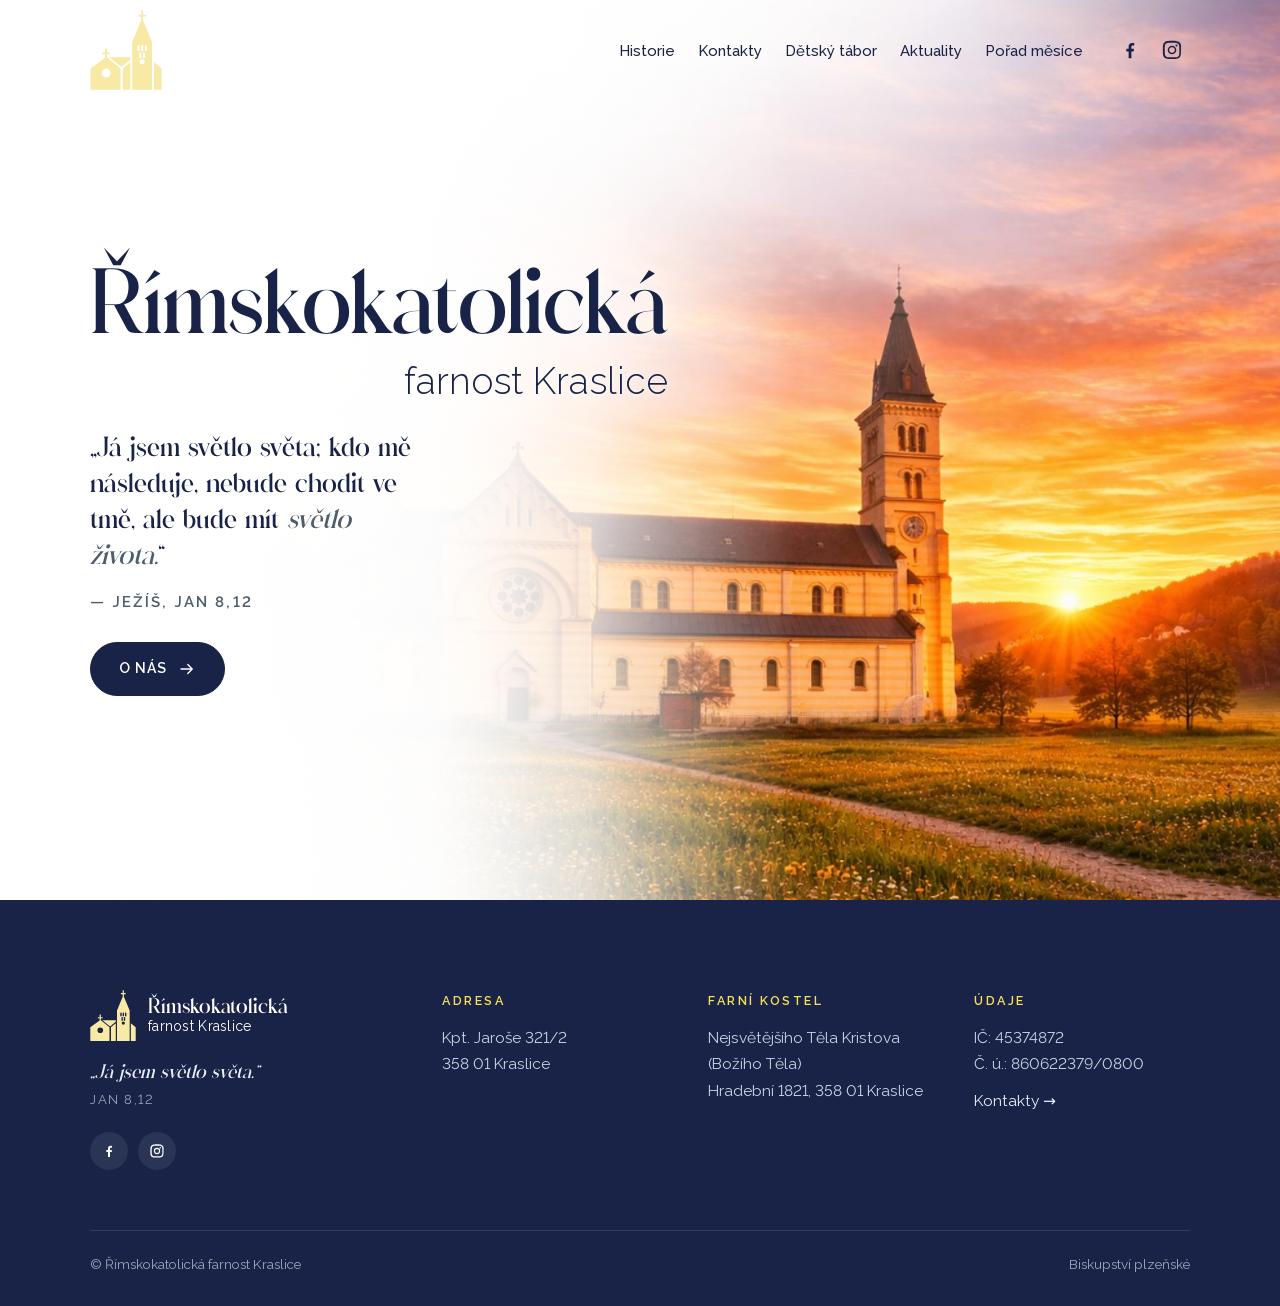
==== index.html @ 5f585e84 "Nový web Římskokatolické farnosti Kraslice Statický web pro Netlify: stránky z tools/build.py, admin" ====
<!doctype html>
<html lang="cs">
<head>
<meta charset="utf-8">
<meta name="viewport" content="width=device-width,initial-scale=1">
<title>Římskokatolická farnost Kraslice</title>
<meta name="description" content="Římskokatolická farnost Kraslice – společenství věřících v Kraslicích a okolí: bohoslužby, aktuality, historie kostelů, dětský tábor a kontakty.">
<meta property="og:title" content="Římskokatolická farnost Kraslice">
<meta property="og:description" content="Římskokatolická farnost Kraslice – společenství věřících v Kraslicích a okolí: bohoslužby, aktuality, historie kostelů, dětský tábor a kontakty.">
<meta name="theme-color" content="#E3EFFA">
<link rel="icon" href="assets/favicon.svg" type="image/svg+xml">
<link rel="preload" href="assets/fonts/Adorage.otf" as="font" type="font/otf" crossorigin>
<link rel="stylesheet" href="style.css">
</head>
<body data-page="uvod">

<a class="skip" href="#obsah">Přeskočit na obsah</a>
<header><div class="wrap nav">
  <a class="brand brand-mark" href="index.html" aria-label="Římskokatolická farnost Kraslice – úvod"><svg viewBox="86 40 958 1066" aria-hidden="true"><path fill="#F8E9A4" fill-rule="evenodd" d="M92,1101V817L287,676V630H249V606H287V548H312V606H349V630H312V670L492,817V1101ZM344,670H623V701L504,798ZM523,817L623,733V1101H523ZM648,1101V466L767,179V127H730V103H767V45H792V103H829V127H792V179L912,466V1101ZM937,733L1038,817V1101H937ZM241,879a59,59 0 1,0 118,0a59,59 0 1,0 -118,0ZM717,587V524.5a14.5,14.5 0 0 1 29,0V587ZM766,587V524.5a14.5,14.5 0 0 1 29,0V587ZM815,587V524.5a14.5,14.5 0 0 1 29,0V587ZM741,679V617.5a14.5,14.5 0 0 1 29,0V679ZM790,679V617.5a14.5,14.5 0 0 1 29,0V679ZM746,729a34,34 0 1,0 68,0a34,34 0 1,0 -68,0Z"/></svg></a>
  <nav aria-label="Hlavní menu"><ul id="menu"><li><a href="historie.html" data-page="historie">Historie</a></li><li><a href="kontakty.html" data-page="kontakty">Kontakty</a></li><li><a href="detsky-tabor.html" data-page="tabor">Dětský tábor</a></li><li><a href="aktuality.html" data-page="aktuality">Aktuality</a></li><li><a href="porad-mesice.html" data-page="porad">Pořad měsíce</a></li><li><div class="soc"><a href="https://www.facebook.com/profile.php?id=61595670185263" target="_blank" rel="noopener" aria-label="Facebook"><svg viewBox="0 0 24 24" aria-hidden="true"><path d="M13.5 21v-7.5h2.5l.4-3h-2.9V8.6c0-.9.3-1.5 1.5-1.5h1.6V4.4c-.3 0-1.2-.1-2.3-.1-2.3 0-3.8 1.4-3.8 3.9v2.3H8v3h2.5V21h3z"/></svg></a><a href="https://www.instagram.com/farnostkraslice" target="_blank" rel="noopener" aria-label="Instagram"><svg viewBox="0 0 24 24" aria-hidden="true"><path d="M12 7.3a4.7 4.7 0 1 0 0 9.4 4.7 4.7 0 0 0 0-9.4zm0 7.7a3 3 0 1 1 0-6 3 3 0 0 1 0 6zm6-7.9a1.1 1.1 0 1 1-2.2 0 1.1 1.1 0 0 1 2.2 0zM21.9 8c-.1-1.6-.4-3-1.6-4.2S17.6 2.2 16 2.1C14.3 2 9.7 2 8 2.1c-1.6.1-3 .4-4.2 1.6S2.2 6.4 2.1 8C2 9.7 2 14.3 2.1 16c.1 1.6.4 3 1.6 4.2s2.6 1.5 4.2 1.6c1.7.1 6.3.1 8 0 1.6-.1 3-.4 4.2-1.6s1.5-2.6 1.6-4.2c.1-1.7.1-6.3.2-8zm-2.2 9.8a3.3 3.3 0 0 1-1.8 1.8c-1.3.5-4.3.4-5.8.4s-4.5.1-5.8-.4a3.3 3.3 0 0 1-1.8-1.8c-.5-1.3-.4-4.3-.4-5.8s-.1-4.5.4-5.8a3.3 3.3 0 0 1 1.8-1.8C7.5 4 10.5 4.1 12 4.1s4.5-.1 5.8.4a3.3 3.3 0 0 1 1.8 1.8c.5 1.3.4 4.3.4 5.8s.1 4.5-.3 5.7z"/></svg></a></div></li></ul></nav>
  <button class="burger" aria-label="Menu" aria-expanded="false" aria-controls="menu"><svg viewBox="0 0 24 24"><path d="M4 8h16M4 16h16"/></svg></button>
</div></header>
<main id="obsah">
<section class="hero home" data-line="hero">
  <div class="wrap home-inner">
    <h1 class="wordmark reveal d1"><span>Římskokatolická</span><small>farnost Kraslice</small></h1>
    <blockquote class="reveal d2">
      <p class="verse">„Já jsem světlo světa; kdo mě následuje, nebude chodit ve tmě, ale bude mít <em>světlo života.</em>“</p>
      <p class="verse-ref">— Ježíš, Jan 8,12</p>
    </blockquote>
    <div class="btns reveal d3"><a class="btn" href="o-nas.html">O nás <svg viewBox="0 0 24 24" aria-hidden="true"><path d="M4 12h15M13 6l6 6-6 6"/></svg></a></div>
  </div>
</section>
</main>
<footer><div class="wrap">
  <div class="foot">
    <div>
      <a class="brand" href="index.html"><svg viewBox="86 40 958 1066" aria-hidden="true"><path fill="#F8E9A4" fill-rule="evenodd" d="M92,1101V817L287,676V630H249V606H287V548H312V606H349V630H312V670L492,817V1101ZM344,670H623V701L504,798ZM523,817L623,733V1101H523ZM648,1101V466L767,179V127H730V103H767V45H792V103H829V127H792V179L912,466V1101ZM937,733L1038,817V1101H937ZM241,879a59,59 0 1,0 118,0a59,59 0 1,0 -118,0ZM717,587V524.5a14.5,14.5 0 0 1 29,0V587ZM766,587V524.5a14.5,14.5 0 0 1 29,0V587ZM815,587V524.5a14.5,14.5 0 0 1 29,0V587ZM741,679V617.5a14.5,14.5 0 0 1 29,0V679ZM790,679V617.5a14.5,14.5 0 0 1 29,0V679ZM746,729a34,34 0 1,0 68,0a34,34 0 1,0 -68,0Z"/></svg><span><b>Římskokatolická</b><small>farnost Kraslice</small></span></a>
      <p class="foot-verse">„Já jsem světlo světa.“ <br><small style="font-family:var(--sans);font-style:normal;font-size:13px;letter-spacing:.12em;text-transform:uppercase;color:#9AA6BC">Jan 8,12</small></p>
      <div class="soc"><a href="https://www.facebook.com/profile.php?id=61595670185263" target="_blank" rel="noopener" aria-label="Facebook"><svg viewBox="0 0 24 24" aria-hidden="true"><path d="M13.5 21v-7.5h2.5l.4-3h-2.9V8.6c0-.9.3-1.5 1.5-1.5h1.6V4.4c-.3 0-1.2-.1-2.3-.1-2.3 0-3.8 1.4-3.8 3.9v2.3H8v3h2.5V21h3z"/></svg></a><a href="https://www.instagram.com/farnostkraslice" target="_blank" rel="noopener" aria-label="Instagram"><svg viewBox="0 0 24 24" aria-hidden="true"><path d="M12 7.3a4.7 4.7 0 1 0 0 9.4 4.7 4.7 0 0 0 0-9.4zm0 7.7a3 3 0 1 1 0-6 3 3 0 0 1 0 6zm6-7.9a1.1 1.1 0 1 1-2.2 0 1.1 1.1 0 0 1 2.2 0zM21.9 8c-.1-1.6-.4-3-1.6-4.2S17.6 2.2 16 2.1C14.3 2 9.7 2 8 2.1c-1.6.1-3 .4-4.2 1.6S2.2 6.4 2.1 8C2 9.7 2 14.3 2.1 16c.1 1.6.4 3 1.6 4.2s2.6 1.5 4.2 1.6c1.7.1 6.3.1 8 0 1.6-.1 3-.4 4.2-1.6s1.5-2.6 1.6-4.2c.1-1.7.1-6.3.2-8zm-2.2 9.8a3.3 3.3 0 0 1-1.8 1.8c-1.3.5-4.3.4-5.8.4s-4.5.1-5.8-.4a3.3 3.3 0 0 1-1.8-1.8c-.5-1.3-.4-4.3-.4-5.8s-.1-4.5.4-5.8a3.3 3.3 0 0 1 1.8-1.8C7.5 4 10.5 4.1 12 4.1s4.5-.1 5.8.4a3.3 3.3 0 0 1 1.8 1.8c.5 1.3.4 4.3.4 5.8s.1 4.5-.3 5.7z"/></svg></a></div>
    </div>
    <div><h4>Adresa</h4><p>Kpt. Jaroše 321/2<br>358 01 Kraslice</p></div>
    <div><h4>Farní kostel</h4><p>Nejsvětějšího Těla Kristova (Božího Těla)<br>Hradební 1821, 358 01 Kraslice</p></div>
    <div><h4>Údaje</h4><p>IČ: 45374872<br>Č. ú.: 860622379/0800</p><p style="margin-top:10px"><a href="kontakty.html">Kontakty →</a></p></div>
  </div>
  <div class="foot-bottom"><span>© Římskokatolická farnost Kraslice</span><span>Biskupství plzeňské</span></div>
</div></footer>
<script src="main.js"></script>
</body>
</html>
---- style.css ----
@import url(assets/fonts.css);
:root{
  --navy:#182347;        /* text loga */
  --slate:#4E5D6B;       /* tmavě šedomodrá z palety */
  --sky:#B3D3EF;         /* světle modrá */
  --mist:#E3EFFA;        /* nejsvětlejší modrá */
  --sun:#F8DF5A;         /* sytá žlutá */
  --butter:#F7E8A4;      /* kostelík z loga */
  --cream:#FCF5DD;       /* nejsvětlejší žlutá */
  --paper:#FFFDF7;
  --gold:#E3C23A;        /* linka – o tón tmavší žlutá, aby byla na světlém pozadí vidět */
  --ink:#2A3346;
  --muted:#5B6676;
  --serif:'Adorage','DM Serif Display',Georgia,serif;
  --sans:'Raleway',system-ui,-apple-system,sans-serif;
  --wrap:1180px;
}
*{box-sizing:border-box;margin:0;padding:0}
html{scroll-behavior:smooth;-webkit-text-size-adjust:100%}
body{background:var(--paper);color:var(--ink);font-family:var(--sans);font-weight:400;font-size:17px;line-height:1.7;font-variant-numeric:lining-nums;overflow-x:hidden;position:relative}
img{max-width:100%;display:block}
a{color:inherit}
::selection{background:var(--butter)}
.wrap{max-width:var(--wrap);margin:0 auto;padding:0 clamp(20px,4vw,40px);position:relative;z-index:2}
section{position:relative;padding:clamp(80px,10vw,140px) 0}
.bg-cream{background:var(--cream)}
.bg-mist{background:var(--mist)}
.bg-navy{background:var(--navy);color:#E9EDF5}

/* ---------- kutálející se díly kostelíka ---------- */
#shapes{position:absolute;top:0;left:0;width:100%;pointer-events:none;z-index:3;overflow:hidden}
.shape{position:absolute;top:0;left:0;will-change:transform;transform-origin:50% 50%;opacity:0;transition:opacity .4s}
.shape svg{width:100%;height:100%;display:block;overflow:visible}
.shape path{fill:#F8E9A4}
#shapes.done .shape svg{filter:drop-shadow(0 0 14px rgba(248,223,90,.55));transition:filter 1s}

/* ---------- typografie ---------- */
h1,h2,h3{font-family:var(--serif);font-weight:400;line-height:1.1;color:var(--navy);letter-spacing:-.005em}
h1{font-size:clamp(42px,6vw,78px)}
h2{font-size:clamp(34px,4.4vw,56px);margin-bottom:24px}
h3{font-size:clamp(24px,2.3vw,30px);margin-bottom:10px}
h2 em,h1 em{font-style:italic;color:var(--slate)}
p{max-width:64ch}
p+p{margin-top:1em}
.lead{font-size:clamp(18px,1.6vw,21px);line-height:1.65;color:var(--ink)}
.muted{color:var(--muted)}
.eyebrow{display:inline-flex;align-items:center;gap:12px;font-size:12.5px;letter-spacing:.26em;text-transform:uppercase;font-weight:600;color:var(--slate);margin-bottom:20px}
.eyebrow::before{content:"";width:22px;height:2px;background:var(--gold);border-radius:2px}
.center{text-align:center}
.center p{margin-left:auto;margin-right:auto}
.center .eyebrow{justify-content:center}

/* ---------- tlačítka ---------- */
.btn{display:inline-flex;align-items:center;gap:10px;padding:14px 28px;border-radius:999px;font-family:var(--sans);font-size:14px;font-weight:600;letter-spacing:.08em;text-transform:uppercase;text-decoration:none;transition:background .25s,color .25s,border-color .25s,transform .25s;border:1.5px solid var(--navy);cursor:pointer;background:var(--navy);color:#fff}
.btn:hover{background:var(--slate);border-color:var(--slate);transform:translateY(-1px)}
.btn.ghost{background:transparent;color:var(--navy)}
.btn.ghost:hover{background:var(--navy);color:#fff}
.btn.sun{background:var(--sun);border-color:var(--sun);color:var(--navy)}
.btn.sun:hover{background:var(--butter);border-color:var(--butter)}
.btn svg{width:18px;height:18px;flex:none}
.btn svg path{fill:none;stroke:currentColor;stroke-width:1.8;stroke-linecap:round;stroke-linejoin:round}
.btns{display:flex;flex-wrap:wrap;gap:12px;margin-top:32px}
.more-link{display:inline-flex;align-items:center;gap:8px;margin-top:16px;font-size:14px;font-weight:600;letter-spacing:.08em;text-transform:uppercase;text-decoration:none;color:var(--navy);border-bottom:2px solid var(--sun);padding-bottom:3px;transition:border-color .25s}
.more-link:hover{border-color:var(--navy)}

/* ---------- hlavička ---------- */
.skip{position:absolute;left:-999px;top:8px;background:var(--navy);color:#fff;padding:8px 14px;z-index:100;border-radius:6px}
.skip:focus{left:8px}
header{position:fixed;top:0;left:0;right:0;z-index:50;transition:background .3s,box-shadow .3s,padding .3s;padding:18px 0}
header.scrolled{background:rgba(255,253,247,.94);backdrop-filter:blur(10px);-webkit-backdrop-filter:blur(10px);box-shadow:0 1px 0 rgba(24,35,71,.08);padding:10px 0}
.nav{display:flex;align-items:center;justify-content:space-between;gap:24px}
.brand{display:flex;align-items:center;gap:12px;text-decoration:none;color:var(--navy)}
.brand svg{width:46px;height:auto;flex:none}
.brand span{display:flex;flex-direction:column;line-height:1.05}
.brand b{font-family:var(--serif);font-weight:400;font-size:21px}
.brand small{font-size:14px;font-weight:400;letter-spacing:.02em}
#menu{display:flex;align-items:center;gap:clamp(14px,1.8vw,26px);list-style:none}
#menu a{text-decoration:none;font-size:15px;font-weight:500;color:var(--navy);position:relative;padding:6px 0}
#menu a::after{content:"";position:absolute;left:0;right:0;bottom:0;height:2px;background:var(--gold);transform:scaleX(0);transform-origin:left;transition:transform .3s}
#menu a:hover::after,#menu a.active::after{transform:scaleX(1)}
#menu .soc{display:flex;gap:10px;margin-left:6px}
#menu .soc a{display:grid;place-items:center;width:34px;height:34px;border-radius:50%;background:var(--mist);padding:0}
#menu .soc a::after{display:none}
#menu .soc a:hover{background:var(--sky)}
.soc svg{width:16px;height:16px;fill:var(--navy)}
.burger{display:none;background:none;border:0;width:44px;height:44px;cursor:pointer;color:var(--navy)}
.burger path{stroke:currentColor;stroke-width:1.8;fill:none;stroke-linecap:round}
@media (max-width:1020px){
  .burger{display:block}
  #menu{position:fixed;inset:0 0 auto 0;top:0;flex-direction:column;align-items:flex-start;gap:4px;background:var(--paper);padding:96px 28px 34px;box-shadow:0 20px 40px -20px rgba(24,35,71,.25);transform:translateY(-105%);visibility:hidden;transition:transform .4s ease,visibility 0s .4s;z-index:-1}
  #menu.open{transform:none;visibility:visible;transition:transform .4s ease}
  #menu a{font-size:22px;font-family:var(--serif);font-weight:400}
  #menu .soc{margin:14px 0 0}
}

/* ---------- hero ---------- */
.hero{padding:clamp(130px,16vw,190px) 0 clamp(80px,9vw,120px);overflow:hidden;background:linear-gradient(180deg,var(--mist) 0%,var(--paper) 78%)}
.hero-grid{display:grid;grid-template-columns:1.1fr .9fr;gap:clamp(30px,5vw,70px);align-items:center}
.verse{font-family:var(--serif);font-size:clamp(34px,4.6vw,62px);line-height:1.12;color:var(--navy)}
.verse em{font-style:italic;color:var(--slate)}
.verse-ref{margin-top:22px;font-size:15px;letter-spacing:.14em;text-transform:uppercase;color:var(--slate);font-weight:600}
.hero .lead{margin-top:26px}
.hero-church{position:relative;max-width:460px;justify-self:center;width:100%}
.hero-church svg{width:100%;height:auto;overflow:visible}
.hc-fill{fill:#F8E9A4;opacity:0;transition:opacity 1.4s ease 1.6s}
.hc-line{fill:none;stroke:var(--gold);stroke-width:5;stroke-linejoin:round;stroke-linecap:round;stroke-dasharray:var(--len);stroke-dashoffset:var(--len);transition:stroke-dashoffset 2.4s cubic-bezier(.6,.05,.3,1)}
.hc-win{fill:transparent;transition:fill .6s}
.hero-church.in .hc-fill{opacity:1}
.hero-church.in .hc-line{stroke-dashoffset:0}
.hero-church .rays{opacity:0;transition:opacity 1.2s ease 2.4s}
.hero-church.in .rays{opacity:1}
.rays line{stroke:var(--sun);stroke-width:5;stroke-linecap:round}
.hero-church.lit .hc-win{fill:var(--gold)}
.hero-church button{position:absolute;right:4%;bottom:2%;background:var(--paper);border:1.5px solid var(--butter);border-radius:999px;padding:8px 16px;font:600 12.5px/1 var(--sans);letter-spacing:.1em;text-transform:uppercase;color:var(--navy);cursor:pointer;transition:background .25s}
.hero-church button:hover{background:var(--cream)}

/* podstránky – úvod */
.page-hero{padding:clamp(140px,15vw,190px) 0 clamp(60px,7vw,90px);background:linear-gradient(180deg,var(--mist),var(--paper))}
.page-hero h1{max-width:16ch}
.page-hero .lead{margin-top:22px}
.page-hero-grid{display:grid;grid-template-columns:1.15fr .85fr;gap:clamp(30px,5vw,70px);align-items:end}
.page-hero-img{border-radius:24px;overflow:hidden;aspect-ratio:4/3;box-shadow:0 30px 60px -30px rgba(24,35,71,.4)}
.page-hero-img img{width:100%;height:100%;object-fit:cover}

/* ---------- rozložení ---------- */
.split{display:grid;grid-template-columns:1fr 1fr;gap:clamp(36px,6vw,90px);align-items:center}
.split.rev>:first-child{order:2}
.photo{border-radius:24px;overflow:hidden;box-shadow:0 30px 60px -30px rgba(24,35,71,.35)}
.photo img{width:100%;height:100%;object-fit:cover}
.photo.tall{aspect-ratio:4/5}
.photo.wide{aspect-ratio:4/3}
.sec-head{display:flex;justify-content:space-between;align-items:end;gap:20px;flex-wrap:wrap;margin-bottom:clamp(36px,4vw,56px)}
.sec-head h2{margin-bottom:0}

/* ---------- karty ---------- */
.cards{display:grid;grid-template-columns:repeat(3,1fr);gap:clamp(18px,2.4vw,30px)}
.card{background:#fff;border-radius:22px;padding:30px;box-shadow:0 1px 0 rgba(24,35,71,.06),0 20px 40px -30px rgba(24,35,71,.3);display:flex;flex-direction:column;transition:transform .35s,box-shadow .35s;text-decoration:none;color:inherit}
a.card:hover{transform:translateY(-4px);box-shadow:0 1px 0 rgba(24,35,71,.06),0 30px 50px -30px rgba(24,35,71,.45)}
.card p{font-size:15.5px;color:var(--muted);line-height:1.6}
.ico{width:52px;height:52px;border-radius:16px;background:var(--cream);display:grid;place-items:center;margin-bottom:20px}
.ico svg{width:26px;height:26px}
.ico svg path,.ico svg circle{fill:none;stroke:var(--navy);stroke-width:1.6;stroke-linecap:round;stroke-linejoin:round}

/* akce */
.akce-list{display:grid;grid-template-columns:repeat(3,1fr);gap:clamp(18px,2.4vw,30px)}
.akce-list.full{grid-template-columns:1fr}
.akce{background:#fff;border-radius:22px;padding:28px;display:grid;grid-template-columns:auto 1fr;gap:6px 22px;align-content:start;box-shadow:0 20px 40px -30px rgba(24,35,71,.3)}
.akce-date{grid-row:span 4;text-align:center;background:var(--cream);border-radius:16px;padding:12px 14px;min-width:74px;align-self:start;color:var(--navy);line-height:1}
.akce-date strong{display:block;font-family:var(--serif);font-weight:400;font-size:40px}
.akce-date span{font-size:12px;font-weight:600;letter-spacing:.14em;text-transform:uppercase}
.akce .when{font-size:13px;font-weight:600;letter-spacing:.1em;text-transform:uppercase;color:var(--slate)}
.akce h3{font-size:24px;margin:0}
.akce .where{font-size:15px;color:var(--muted)}
.akce .desc{font-size:15.5px;color:var(--ink);grid-column:2;margin-top:6px}
.akce .desc p+p{margin-top:.6em}
.akce .desc ul{margin:.4em 0 0 1.1em}
.akce details{grid-column:2;margin-top:8px}
.akce summary{cursor:pointer;font-size:14px;font-weight:600;letter-spacing:.06em;text-transform:uppercase;color:var(--navy);list-style:none;display:inline-flex;gap:8px;align-items:center;border-bottom:2px solid var(--sun);padding-bottom:2px}
.akce summary::-webkit-details-marker{display:none}
.akce details[open] summary{margin-bottom:10px}
.akce-list.full .akce{padding:clamp(24px,3vw,36px)}
.akce-list.full .akce h3{font-size:clamp(26px,2.6vw,34px)}
.empty{padding:28px;border-radius:22px;background:#fff;color:var(--muted)}

/* pořad měsíce */
.porad-card{display:grid;grid-template-columns:auto 1fr auto;gap:24px;align-items:center;background:#fff;border-radius:24px;padding:clamp(24px,3vw,36px);box-shadow:0 30px 60px -36px rgba(24,35,71,.45);text-decoration:none;color:inherit;transition:transform .3s}
.porad-card:hover{transform:translateY(-3px)}
.porad-card .pdf{width:64px;height:76px;border-radius:10px;background:var(--sun);display:grid;place-items:center;font:700 14px var(--sans);letter-spacing:.1em;color:var(--navy);position:relative}
.porad-card .pdf::after{content:"";position:absolute;right:0;top:0;border-width:0 16px 16px 0;border-style:solid;border-color:var(--paper) var(--paper) var(--butter) var(--butter)}
.porad-card strong{display:block;font-family:var(--serif);font-weight:400;font-size:clamp(22px,2.2vw,28px);color:var(--navy);line-height:1.2}
.porad-card small{color:var(--muted);font-size:15px}

/* kostely */
.churches{display:grid;grid-template-columns:repeat(4,1fr);gap:clamp(14px,2vw,24px)}
.ch{position:relative;border-radius:20px;overflow:hidden;aspect-ratio:3/4;text-decoration:none;color:#fff;display:block;background:var(--slate)}
.ch img{width:100%;height:100%;object-fit:cover;transition:transform .8s ease}
.ch:hover img{transform:scale(1.05)}
.ch::after{content:"";position:absolute;inset:0;background:linear-gradient(180deg,transparent 45%,rgba(24,35,71,.82))}
.ch span{position:absolute;left:18px;right:18px;bottom:16px;z-index:2;line-height:1.25}
.ch b{display:block;font-family:var(--serif);font-weight:400;font-size:21px}
.ch small{font-size:13px;letter-spacing:.08em;text-transform:uppercase;opacity:.85}
.churches .ch:first-child{grid-column:span 2;grid-row:span 2;aspect-ratio:auto}
.churches .ch:first-child b{font-size:clamp(24px,2.6vw,34px)}

/* historie */
.facts{display:grid;gap:22px;margin-top:30px}
.fact{padding-left:22px;border-left:3px solid var(--sun)}
.fact b{display:block;font-family:var(--serif);font-weight:400;font-size:22px;color:var(--navy);margin-bottom:4px}
.fact p{font-size:16px;color:var(--muted)}
.know{background:var(--navy);color:#E9EDF5;border-radius:28px;padding:clamp(30px,5vw,60px);display:grid;grid-template-columns:auto 1fr;gap:clamp(20px,4vw,50px);align-items:center}
.know h3{color:var(--sun);font-size:clamp(28px,3vw,40px)}
.know p{color:#D6DCE8;font-size:clamp(16px,1.4vw,18.5px)}
.know svg{width:clamp(70px,9vw,110px);height:auto}
.know svg path,.know svg circle,.know svg line{fill:none;stroke:var(--sun);stroke-width:1.6;stroke-linecap:round;stroke-linejoin:round}
.church-row{display:grid;grid-template-columns:.8fr 1.2fr;gap:clamp(30px,5vw,70px);align-items:center;padding:clamp(40px,5vw,60px) 0}
.church-row+.church-row{border-top:1px solid rgba(24,35,71,.1)}
.church-row:nth-child(even) .photo{order:2}
.church-row .photo{aspect-ratio:4/5;max-width:420px;width:100%}
.church-row:nth-child(even) .photo{justify-self:end}
.church-row q{display:block;font-family:var(--serif);font-style:italic;font-size:clamp(20px,1.9vw,25px);color:var(--slate);margin:4px 0 16px;quotes:"„" "“"}
.tag{display:inline-block;font-size:12px;font-weight:600;letter-spacing:.16em;text-transform:uppercase;background:var(--mist);color:var(--navy);padding:6px 12px;border-radius:999px;margin-bottom:14px}

/* o nás */
.services{list-style:none;display:grid;gap:14px;margin-top:22px}
.services li{display:grid;grid-template-columns:30px 1fr;gap:12px;align-items:start}
.services li::before{content:"";width:12px;height:12px;border-radius:50%;background:var(--sun);margin-top:9px;box-shadow:0 0 0 6px var(--cream)}
.services b{color:var(--navy);font-weight:600}
.priest{display:flex;gap:18px;align-items:center;background:#fff;border-radius:20px;padding:16px 22px 16px 16px;margin-top:28px;box-shadow:0 20px 40px -30px rgba(24,35,71,.35);width:fit-content;max-width:100%}
.priest img{width:72px;height:72px;border-radius:50%;object-fit:cover}
.priest small{display:block;font-size:12.5px;letter-spacing:.14em;text-transform:uppercase;color:var(--slate);font-weight:600}
.priest b{font-family:var(--serif);font-weight:400;font-size:24px;color:var(--navy)}

/* dar – QR platba */
.give{display:grid;grid-template-columns:1.1fr .9fr;gap:clamp(30px,5vw,70px);align-items:center}
.give-box{background:#fff;border-radius:28px;padding:clamp(24px,3vw,36px);box-shadow:0 30px 60px -36px rgba(24,35,71,.45);text-align:center}
.amounts{display:flex;flex-wrap:wrap;gap:8px;justify-content:center;margin-bottom:18px}
.amounts button{border:1.5px solid var(--sky);background:#fff;border-radius:999px;padding:9px 16px;font:600 15px var(--sans);color:var(--navy);cursor:pointer;transition:background .2s,border-color .2s}
.amounts button[aria-pressed="true"]{background:var(--navy);border-color:var(--navy);color:#fff}
.amounts input{width:110px;border:1.5px solid var(--sky);border-radius:999px;padding:9px 14px;font:600 15px var(--sans);color:var(--navy);text-align:center;outline:none}
.amounts input:focus{border-color:var(--navy)}
#qr{width:220px;height:220px;margin:0 auto;display:grid;place-items:center;background:var(--paper);border-radius:16px;padding:10px}
#qr svg{width:100%;height:100%}
.acct{margin-top:16px;font-size:15px;color:var(--muted)}
.acct strong{display:block;font-family:var(--serif);font-weight:400;font-size:28px;color:var(--navy);letter-spacing:.02em}
.copy{margin-top:8px;background:none;border:0;font:600 13px var(--sans);letter-spacing:.08em;text-transform:uppercase;color:var(--navy);border-bottom:2px solid var(--sun);cursor:pointer;padding:2px 0}

/* tábor */
.date-big{display:inline-flex;align-items:baseline;gap:14px;background:var(--sun);color:var(--navy);border-radius:18px;padding:12px 22px;font-family:var(--serif);font-size:clamp(26px,3vw,38px);margin-top:20px}
.docs{display:grid;grid-template-columns:repeat(2,1fr);gap:14px;margin-top:26px}
.doc{display:flex;gap:14px;align-items:center;background:#fff;border-radius:16px;padding:16px 18px;text-decoration:none;color:var(--navy);font-weight:500;box-shadow:0 14px 30px -24px rgba(24,35,71,.4);transition:transform .25s}
.doc:hover{transform:translateY(-2px)}
.doc i{flex:none;width:38px;height:44px;border-radius:7px;background:var(--cream);display:grid;place-items:center;font:700 10.5px var(--sans);font-style:normal;letter-spacing:.08em;color:var(--slate)}

/* kontakty */
.contact-grid{display:grid;grid-template-columns:repeat(2,1fr);gap:clamp(18px,2.4vw,30px)}
.cbox{background:#fff;border-radius:24px;padding:clamp(26px,3vw,38px);box-shadow:0 20px 40px -30px rgba(24,35,71,.3)}
.cbox dl{display:grid;grid-template-columns:auto 1fr;gap:12px 22px;margin-top:20px}
.cbox dt{font-size:12.5px;font-weight:600;letter-spacing:.14em;text-transform:uppercase;color:var(--slate);padding-top:3px}
.cbox dd a{text-decoration:none;border-bottom:1.5px solid var(--sun)}
.cbox dd a:hover{border-color:var(--navy)}
.map{border-radius:24px;overflow:hidden;aspect-ratio:16/7;margin-top:clamp(18px,2.4vw,30px);background:var(--mist)}
.map iframe{width:100%;height:100%;border:0}
.map-load{width:100%;height:100%;border:0;cursor:pointer;display:grid;place-items:center;gap:8px;align-content:center;font:600 15px var(--sans);color:var(--navy);background:radial-gradient(circle at 30% 30%,rgba(248,223,90,.25),transparent 55%),repeating-linear-gradient(135deg,transparent 0 22px,rgba(24,35,71,.04) 22px 23px),var(--mist)}
.map-load small{font-weight:400;color:var(--muted);font-size:13.5px}
.map-load svg{width:34px;height:34px}
.map-load svg path{fill:var(--sun);stroke:var(--navy);stroke-width:1.5}

/* konec stránky – finále linky (kostelík) */
section[data-line="end"]{padding-bottom:0}
.church-spot{height:clamp(230px,24vw,320px);margin-top:clamp(30px,4vw,50px)}
.end-box{text-align:center}
.end-box p{margin-left:auto;margin-right:auto}
.end-box .btns{justify-content:center}

/* ---------- patička ---------- */
footer{background:var(--navy);color:#C9D1E0;padding:clamp(60px,7vw,90px) 0 30px;position:relative;z-index:2;font-size:15.5px}
.foot{display:grid;grid-template-columns:1.4fr 1fr 1fr 1fr;gap:clamp(24px,4vw,50px)}
footer .brand{color:#fff}
footer .brand svg .hc-fill{opacity:1}
footer h4{font-family:var(--sans);font-size:12.5px;letter-spacing:.2em;text-transform:uppercase;color:var(--sun);margin-bottom:14px;font-weight:600}
footer ul{list-style:none;display:grid;gap:6px}
footer a{text-decoration:none;color:#E9EDF5}
footer a:hover{color:var(--sun)}
footer p{max-width:none}
.foot-verse{margin-top:20px;font-family:var(--serif);font-style:italic;font-size:19px;color:#E9EDF5;line-height:1.4;max-width:30ch}
.foot-bottom{margin-top:clamp(40px,5vw,60px);padding-top:22px;border-top:1px solid rgba(255,255,255,.12);display:flex;justify-content:space-between;gap:14px;flex-wrap:wrap;font-size:13.5px;color:#9AA6BC}
footer .soc{display:flex;gap:10px;margin-top:18px}
footer .soc a{display:grid;place-items:center;width:38px;height:38px;border-radius:50%;background:rgba(255,255,255,.08)}
footer .soc a:hover{background:var(--sun)}
footer .soc svg{fill:#fff}
footer .soc a:hover svg{fill:var(--navy)}

/* ---------- reveal ---------- */
.reveal{opacity:0;transform:translateY(26px);transition:opacity .9s ease,transform .9s ease}
.reveal.in{opacity:1;transform:none}
.d1{transition-delay:.1s}.d2{transition-delay:.2s}.d3{transition-delay:.3s}
@media (prefers-reduced-motion:reduce){
  .reveal{opacity:1;transform:none;transition:none}
  .hc-line{transition:none}
  html{scroll-behavior:auto}
}

/* ---------- responsivita ---------- */
@media (max-width:960px){
  .hero-grid,.page-hero-grid,.split,.give,.church-row{grid-template-columns:1fr}
  .split.rev>:first-child{order:0}
  .church-row:nth-child(even) .photo{order:0;justify-self:start}
  .hero-church{max-width:340px}
  .cards,.akce-list{grid-template-columns:1fr}
  .churches{grid-template-columns:repeat(2,1fr)}
  .foot{grid-template-columns:1fr 1fr}
  .contact-grid{grid-template-columns:1fr}
}
@media (max-width:600px){
  body{font-size:16.5px}
  .wrap{padding:0 20px}
  .churches{grid-template-columns:1fr 1fr;gap:12px}
  .churches .ch:first-child{grid-column:span 2;grid-row:auto;aspect-ratio:4/3}
  .ch b{font-size:17px}
  .ch span{left:12px;right:12px;bottom:10px}
  .foot{grid-template-columns:1fr}
  .porad-card{grid-template-columns:auto 1fr}
  .porad-card .btn{grid-column:1/-1;justify-content:center}
  .know{grid-template-columns:1fr}
  .docs{grid-template-columns:1fr}
  .map{aspect-ratio:4/3}
  .cbox dl{grid-template-columns:1fr;gap:2px}
  .cbox dd{margin-bottom:10px}
  .brand b{font-size:18px}.brand small{font-size:12.5px}.brand svg{width:38px}
}

/* ---------- úvodní stránka – jednoduchá jako na původním webu, s původní fotkou ---------- */
.home{min-height:100svh;display:flex;align-items:center;padding:clamp(110px,12vw,140px) 0 clamp(50px,6vw,80px);background:#fff url(assets/img/uvod.jpg) right center/cover no-repeat}
.home::before{content:"";position:absolute;inset:0;background:linear-gradient(90deg,#fff 0%,rgba(255,255,255,.96) 34%,rgba(255,255,255,.75) 46%,rgba(255,255,255,0) 62%);pointer-events:none}
.home .wordmark,.home blockquote{text-shadow:0 0 18px #fff,0 0 2px #fff}
.home-inner{display:flex;flex-direction:column;align-items:flex-start;text-align:left;width:100%}
.home .hero-church{max-width:clamp(150px,min(15vw,22vh),220px);margin:0 0 4px -8px;justify-self:auto}
.wordmark{display:inline-flex;flex-direction:column;line-height:1}
.wordmark span{font-size:clamp(44px,6.4vw,92px);letter-spacing:-.01em}
.wordmark small{font-family:var(--sans);font-weight:300;font-size:clamp(22px,2.9vw,40px);color:var(--navy);margin-top:6px;align-self:flex-end;letter-spacing:.005em}
.home blockquote{margin-top:clamp(24px,3.4vh,40px);max-width:34ch}
.home .verse{font-size:clamp(21px,2.1vw,28px);line-height:1.35}
.home .verse-ref{margin-top:14px}
.home .btns{margin-top:clamp(20px,3vh,32px)}
.hero-church .rays line{transition:stroke .6s}
.hero-church.lit .rays line{stroke:var(--gold)}
.hero-church.lit svg{filter:drop-shadow(0 0 22px rgba(248,223,90,.6))}
.hero-church svg{transition:filter .8s}
@media (max-width:860px){
  .home{align-items:flex-start;background-image:url(assets/img/uvod-960.jpg);background-size:auto 46%;background-position:72% 100%;padding-bottom:42vh}
  .home::before{content:"";position:absolute;top:auto;left:0;right:0;bottom:0;height:46%;background:linear-gradient(180deg,#fff 0%,rgba(255,255,255,0) 30%);pointer-events:none}
}

/* záhlaví: jen kostelík bez textu */
header .brand-mark svg{width:58px;transition:width .3s}
header.scrolled .brand-mark svg{width:48px}
@media (max-width:600px){header .brand-mark svg{width:48px}}

/* mobil: kompaktní patička, aby byl kostelík vidět i na úplném konci stránky */
@media (max-width:600px){
  footer{padding:44px 0 22px;font-size:14.5px}
  .foot{grid-template-columns:1fr 1fr;gap:18px 20px}
  .foot>div:first-child{grid-column:1/-1;display:flex;flex-wrap:wrap;align-items:center;justify-content:space-between;gap:12px}
  .foot-verse{display:none}
  footer .soc{margin-top:0}
  .foot>div:last-child{grid-column:1/-1}
  footer h4{margin-bottom:6px}
  .foot-bottom{margin-top:24px;padding-top:14px}
}

/* Adorage je jemnější než původní nadpisové písmo – o kousek větší a sytější nadpisy */
h1,h2,h3{letter-spacing:0}
h1{font-size:clamp(46px,6.6vw,86px)}
h2{font-size:clamp(36px,4.8vw,60px)}
.wordmark span{font-size:clamp(48px,7vw,100px)}

/* záhlaví v původní barvě: nahoře průhledné (světle modrá stránky), po posunutí bílé; kostelík větší */
header{background:transparent;box-shadow:none}
header.scrolled{background:rgba(255,255,255,.96);backdrop-filter:blur(10px);-webkit-backdrop-filter:blur(10px);box-shadow:0 1px 0 rgba(24,35,71,.07)}
header{padding:10px 0}
header.scrolled{padding:8px 0}
header .brand-mark svg{width:72px}
header.scrolled .brand-mark svg{width:62px}
@media (max-width:600px){header .brand-mark svg,header.scrolled .brand-mark svg{width:58px}}
@media (max-width:1020px){#menu{background:#fff}}
/* úvod na menších obrazovkách: fotka vždy přes celou šířku, název pod vyšším záhlavím */
@media (max-width:860px){
  .home{background-size:max(100%,82svh) auto;padding-top:130px}
}
.home{padding-top:max(130px,clamp(110px,12vw,140px))}
/* úvod na menších obrazovkách: fotka dole přes celou šířku, nahoře plynule přechází do bílé */
@media (max-width:860px){
  .home{background:#fff;padding-bottom:calc(max(100vw,82svh)*.5625 - 30px)}
  .home::before{top:auto;left:auto;right:0;bottom:0;height:auto;width:max(100vw,82svh);aspect-ratio:1920/1080;background:linear-gradient(180deg,#fff 0%,rgba(255,255,255,.6) 14%,rgba(255,255,255,0) 34%),url(assets/img/uvod-960.jpg) center/cover no-repeat}
}
/* menší mapa na Kontaktech */
.map{max-width:820px;margin-left:auto;margin-right:auto;aspect-ratio:16/8}
@media (max-width:600px){.map{aspect-ratio:4/3}}

/* ---------- modrý farář z geometrických tvarů ---------- */
.farar{position:absolute;top:0;left:0;opacity:0;transform-origin:50% 100%;pointer-events:none}
.farar svg{width:100%;height:100%;display:block;overflow:visible}
.pr-body{fill:#5B8FCB}
.pr-arm{fill:#4677B0}
.pr-head{fill:#B3D3EF}
.pr-leg{fill:#182347}
.pr-collar{fill:#fff}
.pr-cross{fill:#F8E9A4}
.pr-leg,.pr-arm{transform-box:fill-box;transform-origin:50% 8%}
.farar.running .pr-l{animation:pr-step .4s ease-in-out infinite alternate}
.farar.running .pr-r{animation:pr-step .4s ease-in-out infinite alternate-reverse}
.farar.running .pr-arm{animation:pr-swing .4s ease-in-out infinite alternate}
.farar.running .pr-bob{animation:pr-bob .2s ease-in-out infinite alternate}
@keyframes pr-step{from{transform:rotate(28deg)}to{transform:rotate(-28deg)}}
@keyframes pr-swing{from{transform:rotate(-35deg)}to{transform:rotate(30deg)}}
@keyframes pr-bob{from{transform:translateY(0)}to{transform:translateY(-2px)}}
/* dveře, které se před farářem otevřou */
.church-door{position:absolute;top:0;left:0;opacity:0;background:linear-gradient(180deg,#22305E,#182347);border-radius:999px 999px 0 0;pointer-events:none}
.farar.zprava svg{transform:scaleX(-1)}  /* běží zprava doleva */

/* QR pro platbu tábora – stejný vzhled jako QR pro dar */
#qr-tabor{width:220px;height:220px;margin:0 auto;display:grid;place-items:center;background:var(--paper);border-radius:16px;padding:10px}
#qr-tabor svg{width:100%;height:100%}

/* sociální sítě v záhlaví: plné ikony bez koleček */
#menu .soc{gap:6px}
#menu .soc a{background:none;width:36px;height:36px;border-radius:8px;transition:transform .2s}
#menu .soc a:hover{background:none;transform:translateY(-1px)}
#menu .soc svg{width:22px;height:22px;fill:var(--navy);transition:fill .2s}
#menu .soc a:hover svg{fill:#3D6FA3}


/* tábor: přehled termín / kapacita / cena v jedné kartičce */
.facts-strip{display:grid;grid-template-columns:repeat(3,auto);justify-content:start;margin:28px 0 6px;background:#fff;border-radius:20px;box-shadow:0 1px 0 rgba(24,35,71,.06),0 22px 40px -28px rgba(24,35,71,.35);width:fit-content;max-width:100%;overflow:hidden}
.facts-strip>div{padding:16px 26px 18px;position:relative}
.facts-strip>div+div::before{content:"";position:absolute;left:0;top:18px;bottom:18px;width:1px;background:rgba(24,35,71,.12)}
.facts-strip>div:first-child{background:linear-gradient(180deg,#FDF3C4,#FBEDB0)}
.facts-strip dt{font-size:11.5px;font-weight:600;letter-spacing:.18em;text-transform:uppercase;color:var(--slate);margin-bottom:4px}
.facts-strip dd{font-family:var(--serif);font-size:clamp(22px,2.2vw,28px);line-height:1.15;color:var(--navy);white-space:nowrap}
.facts-strip dd a{text-decoration:none;border-bottom:2px solid var(--sun)}
.facts-strip dd a:hover{border-color:var(--navy)}
@media (max-width:600px){
  .facts-strip{grid-template-columns:1fr 1fr;width:100%}
  .facts-strip>div:first-child{grid-column:1/-1}
  .facts-strip>div:nth-child(2)::before{display:none}
  .facts-strip>div{padding:14px 20px 16px}
}

/* ---------- online přihláška ---------- */
.prihlaska{max-width:900px;margin:0 auto;background:#fff;border-radius:28px;padding:clamp(24px,4vw,48px);box-shadow:0 30px 60px -40px rgba(24,35,71,.45)}
.prihlaska fieldset{border:0;padding:0;margin:0 0 clamp(26px,3vw,38px)}
.prihlaska legend{display:flex;align-items:center;gap:12px;font-family:var(--serif);font-size:clamp(22px,2.2vw,28px);color:var(--navy);margin-bottom:18px}
.prihlaska legend span{display:grid;place-items:center;width:34px;height:34px;border-radius:50%;background:var(--butter);font-family:var(--sans);font-size:15px;font-weight:600}
.f-grid{display:grid;grid-template-columns:1fr 1fr;gap:18px 26px}
.f{display:flex;flex-direction:column;gap:6px;font-size:13.5px;font-weight:600;letter-spacing:.04em;color:var(--slate)}
.f.wide{grid-column:1/-1}
.prihlaska input:not([type=radio]):not([type=checkbox]),.prihlaska textarea{font:inherit;font-size:16px;font-weight:400;letter-spacing:0;color:var(--ink);background:var(--paper);border:1.5px solid #DCE5EF;border-radius:12px;padding:11px 14px;outline:none;transition:border-color .2s,box-shadow .2s;width:100%}
.prihlaska textarea{resize:vertical;min-height:64px}
.prihlaska input:focus,.prihlaska textarea:focus{border-color:var(--sky);box-shadow:0 0 0 4px rgba(179,211,239,.35)}
.prihlaska.tried input:invalid,.prihlaska.tried textarea:invalid{border-color:#D9826B}
.choice{display:flex;flex-wrap:wrap;gap:8px;margin-top:2px}
.choice label{cursor:pointer}
.choice input{position:absolute;opacity:0;pointer-events:none}
.choice span{display:inline-block;padding:9px 18px;border-radius:999px;border:1.5px solid #DCE5EF;background:var(--paper);font-size:15px;font-weight:500;letter-spacing:0;color:var(--navy);transition:background .2s,border-color .2s,color .2s}
.choice input:checked+span{background:var(--navy);border-color:var(--navy);color:#fff}
.choice input:focus-visible+span{outline:2px solid var(--sky);outline-offset:2px}
.prihlaska.tried .choice:has(input:invalid) span{border-color:#D9826B}
.check{display:grid;grid-template-columns:22px 1fr;gap:12px;align-items:start;font-size:15px;line-height:1.55;color:var(--ink);margin-top:12px;cursor:pointer}
.check input{width:20px;height:20px;margin-top:2px;accent-color:var(--navy)}
.prihlaska.tried .check input:invalid{outline:2px solid #D9826B;outline-offset:2px}
.f small{font-weight:400;letter-spacing:0;font-size:13.5px}
.f-submit{display:flex;flex-direction:column;align-items:flex-start;gap:12px;border-top:1px solid #E6ECF2;padding-top:24px}
.form-note{font-size:14px;color:var(--muted);max-width:60ch}
.form-ok,.form-err,.form-invalid{padding:12px 16px;border-radius:12px;font-size:15px;max-width:none}
.form-ok{background:#E5F3E3;color:#2F5A2B}
.form-err,.form-invalid{background:#FBE9E4;color:#8A3A25}
.form-ok[hidden],.form-err[hidden],.form-invalid[hidden]{display:none}
.facts-strip dd small{display:block;font-family:var(--sans);font-size:12.5px;color:var(--muted);margin-top:4px;white-space:nowrap}
@media (max-width:600px){.f-grid{grid-template-columns:1fr}}

/* přihláška: menší, lehčí a minimalističtější */
.prihlaska{max-width:720px;padding:clamp(22px,3.4vw,40px);border-radius:22px;box-shadow:0 1px 0 rgba(24,35,71,.05),0 24px 50px -40px rgba(24,35,71,.4)}
.prihlaska fieldset{margin-bottom:clamp(22px,2.6vw,30px)}
.prihlaska legend{font-size:clamp(18px,1.7vw,21px);gap:10px;margin-bottom:12px}
.prihlaska legend span{width:24px;height:24px;font-size:12px;background:var(--cream)}
.f-grid{gap:12px 18px}
.f{font-size:12.5px;font-weight:500;letter-spacing:.02em;gap:5px}
.prihlaska input:not([type=radio]):not([type=checkbox]),.prihlaska textarea{font-size:15px;padding:8px 12px;border-radius:10px;border-width:1px;background:#fff;border-color:#DDE4EC}
.prihlaska input[type=date]{min-height:38px}
.prihlaska textarea{min-height:48px}
.prihlaska input:focus,.prihlaska textarea:focus{box-shadow:0 0 0 3px rgba(179,211,239,.3)}
.choice{gap:6px}
.choice span{padding:6px 14px;font-size:14px;border-width:1px}
.check{grid-template-columns:18px 1fr;gap:10px;font-size:14px;line-height:1.5;margin-top:10px}
.check input{width:16px;height:16px;margin-top:3px}
.f-submit{gap:10px;padding-top:18px}
.f-submit .btn{padding:10px 20px;font-size:13px;letter-spacing:.06em}
.f-submit .btn svg{width:15px;height:15px}
.form-note{font-size:13px}
.form-ok,.form-err,.form-invalid{font-size:14px;padding:10px 14px}
#prihlaska h2{font-size:clamp(30px,3.6vw,44px)}
/* upozornění na dokumenty v přihlášce */
.docs-notice{background:var(--cream);border-radius:14px;padding:16px 18px;margin:0 0 20px}
.docs-notice p{font-size:14px;line-height:1.55;max-width:none}
.docs-notice .docs{grid-template-columns:repeat(3,1fr);gap:8px;margin-top:12px}
.docs-notice .doc{padding:10px 12px;gap:10px;font-size:13.5px;border-radius:10px;box-shadow:none;border:1px solid #F1E3A8}
.docs-notice .doc i{width:28px;height:32px;font-size:9px;border-radius:5px;background:var(--butter)}
@media (max-width:700px){.docs-notice .docs{grid-template-columns:1fr}}
/* šipky v textových odkazech – malé */
.more-link svg{width:14px;height:14px;flex:none}
.more-link svg path{fill:none;stroke:currentColor;stroke-width:2;stroke-linecap:round;stroke-linejoin:round}
.f-submit .btn svg{width:13px;height:13px}

/* víc bílé: světle modrý přechod u úvodů podstránek přejde do bílé dřív */
.page-hero{background:linear-gradient(180deg,var(--mist) 0%,#fff 62%)}
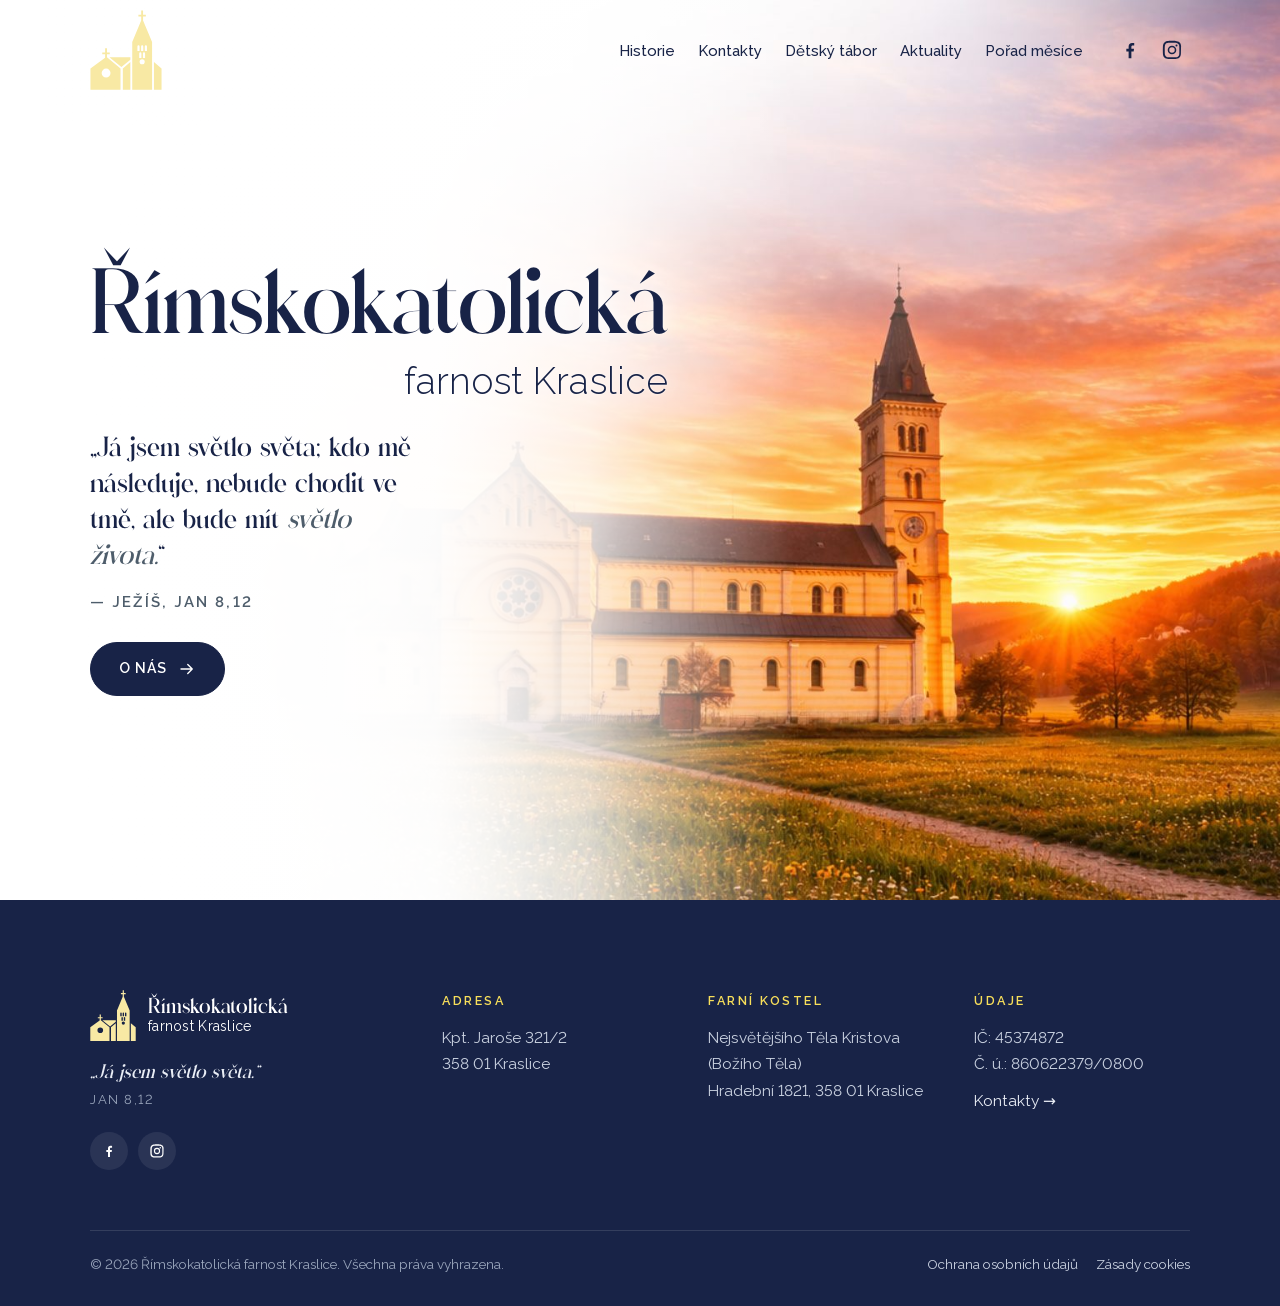
==== commit c77ffb1b: "Ochrana osobních údajů, zásady cookies a věta o právech v patičce Co-Authored-By: Claude Opus 5.5 <n" ====
--- a/index.html
+++ b/index.html
@@ -43,7 +43,7 @@
     <div><h4>Farní kostel</h4><p>Nejsvětějšího Těla Kristova (Božího Těla)<br>Hradební 1821, 358 01 Kraslice</p></div>
     <div><h4>Údaje</h4><p>IČ: 45374872<br>Č. ú.: 860622379/0800</p><p style="margin-top:10px"><a href="kontakty.html">Kontakty →</a></p></div>
   </div>
-  <div class="foot-bottom"><span>© Římskokatolická farnost Kraslice</span><span>Biskupství plzeňské</span></div>
+  <div class="foot-bottom"><span>© 2026 Římskokatolická farnost Kraslice. Všechna práva vyhrazena.</span><span class="foot-legal"><a href="ochrana-osobnich-udaju.html">Ochrana osobních údajů</a><a href="cookies.html">Zásady cookies</a></span></div>
 </div></footer>
 <script src="main.js"></script>
 </body>
--- a/style.css
+++ b/style.css
@@ -493,3 +493,14 @@
 
 /* víc bílé: světle modrý přechod u úvodů podstránek přejde do bílé dřív */
 .page-hero{background:linear-gradient(180deg,var(--mist) 0%,#fff 62%)}
+
+/* právní stránky a patička */
+.legal{max-width:760px}
+.legal h2{font-size:clamp(24px,2.4vw,30px);margin:34px 0 10px}
+.legal h2:first-child{margin-top:0}
+.legal p{font-size:16px}
+.legal a{border-bottom:1px solid var(--sun);text-decoration:none}
+.legal code{font-size:14px;background:var(--mist);padding:1px 6px;border-radius:6px}
+.foot-legal{display:flex;gap:18px;flex-wrap:wrap}
+.foot-legal a{color:#C9D1E0}
+.check a{border-bottom:1px solid var(--sun);text-decoration:none}
